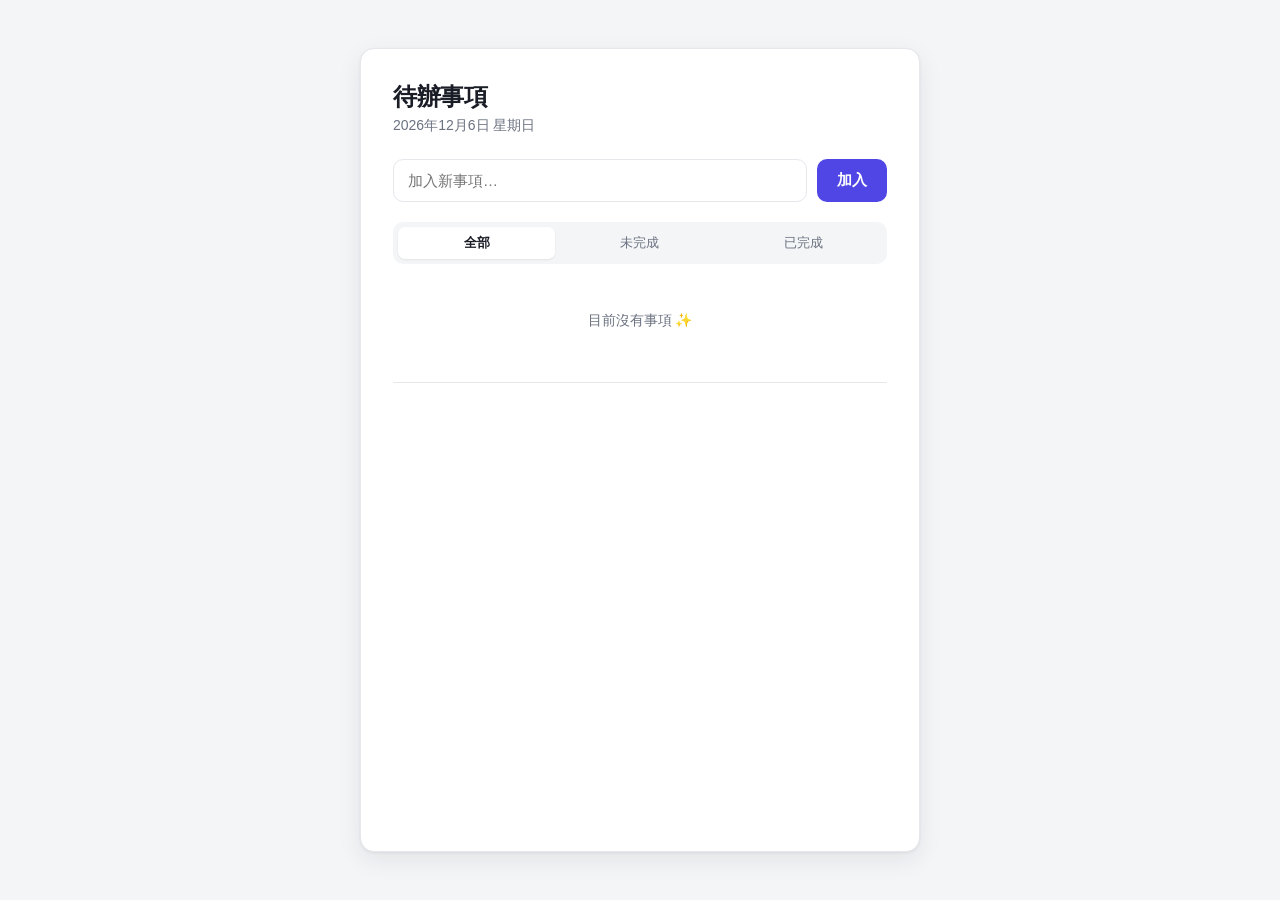
==== index.html @ d3871a0d "Initial commit: Todo List web app + Pages deployment workflow" ====
<!DOCTYPE html>
<html lang="zh-Hant">
<head>
<meta charset="UTF-8">
<meta name="viewport" content="width=device-width, initial-scale=1.0">
<title>Todo List</title>
<style>
  :root {
    --bg: #f4f5f7;
    --surface: #ffffff;
    --text: #1a1d26;
    --text-soft: #6b7280;
    --accent: #4f46e5;
    --accent-soft: #eef2ff;
    --danger: #ef4444;
    --border: #e5e7eb;
    --radius: 14px;
    --shadow: 0 1px 3px rgba(16,24,40,.06), 0 8px 24px rgba(16,24,40,.08);
  }
  @media (prefers-color-scheme: dark) {
    :root {
      --bg: #0f1117;
      --surface: #181b23;
      --text: #f3f4f6;
      --text-soft: #9ca3af;
      --accent: #6366f1;
      --accent-soft: #1e1b3a;
      --danger: #f87171;
      --border: #2a2e3a;
      --shadow: 0 1px 3px rgba(0,0,0,.4), 0 8px 24px rgba(0,0,0,.35);
    }
  }
  * { box-sizing: border-box; margin: 0; padding: 0; }
  body {
    font-family: -apple-system, BlinkMacSystemFont, "Segoe UI", Roboto, "Helvetica Neue", Arial, sans-serif;
    background: var(--bg);
    color: var(--text);
    min-height: 100vh;
    display: flex;
    justify-content: center;
    padding: 48px 16px;
  }
  .app {
    width: 100%;
    max-width: 560px;
    background: var(--surface);
    border-radius: var(--radius);
    box-shadow: var(--shadow);
    padding: 32px;
    border: 1px solid var(--border);
  }
  header { margin-bottom: 24px; }
  header h1 { font-size: 24px; font-weight: 700; letter-spacing: -0.02em; }
  header .date { color: var(--text-soft); font-size: 14px; margin-top: 4px; }

  .add-row { display: flex; gap: 10px; margin-bottom: 20px; }
  .add-row input {
    flex: 1;
    padding: 12px 14px;
    font-size: 15px;
    border: 1.5px solid var(--border);
    border-radius: 10px;
    background: var(--surface);
    color: var(--text);
    outline: none;
    transition: border-color .15s, box-shadow .15s;
  }
  .add-row input:focus {
    border-color: var(--accent);
    box-shadow: 0 0 0 3px var(--accent-soft);
  }
  .add-row button {
    padding: 12px 20px;
    font-size: 15px;
    font-weight: 600;
    color: #fff;
    background: var(--accent);
    border: none;
    border-radius: 10px;
    cursor: pointer;
    transition: transform .1s, filter .15s;
  }
  .add-row button:hover { filter: brightness(1.08); }
  .add-row button:active { transform: scale(.97); }

  .filters {
    display: flex;
    gap: 6px;
    margin-bottom: 16px;
    background: var(--bg);
    padding: 5px;
    border-radius: 10px;
  }
  .filters button {
    flex: 1;
    padding: 7px 0;
    font-size: 13px;
    font-weight: 500;
    color: var(--text-soft);
    background: transparent;
    border: none;
    border-radius: 7px;
    cursor: pointer;
    transition: background .15s, color .15s;
  }
  .filters button.active {
    background: var(--surface);
    color: var(--text);
    font-weight: 600;
    box-shadow: 0 1px 2px rgba(16,24,40,.08);
  }

  ul { list-style: none; display: flex; flex-direction: column; gap: 8px; }
  li {
    display: flex;
    align-items: center;
    gap: 12px;
    padding: 12px 14px;
    border: 1px solid var(--border);
    border-radius: 10px;
    transition: background .15s;
    animation: slideIn .18s ease;
  }
  @keyframes slideIn {
    from { opacity: 0; transform: translateY(-6px); }
    to   { opacity: 1; transform: translateY(0); }
  }
  .check {
    width: 22px; height: 22px;
    flex-shrink: 0;
    border: 2px solid var(--border);
    border-radius: 50%;
    cursor: pointer;
    display: grid; place-items: center;
    transition: border-color .15s, background .15s;
    background: transparent;
    padding: 0;
  }
  .check:hover { border-color: var(--accent); }
  .check svg { opacity: 0; transition: opacity .15s; }
  li.done .check { background: var(--accent); border-color: var(--accent); }
  li.done .check svg { opacity: 1; }
  li.done .txt { color: var(--text-soft); text-decoration: line-through; }
  .txt { flex: 1; font-size: 15px; word-break: break-word; }
  .del {
    border: none;
    background: transparent;
    color: var(--text-soft);
    font-size: 18px;
    cursor: pointer;
    padding: 4px 6px;
    border-radius: 6px;
    opacity: 0;
    transition: opacity .15s, color .15s, background .15s;
  }
  li:hover .del, .del:focus-visible { opacity: 1; }
  .del:hover { color: var(--danger); background: rgba(239,68,68,.08); }

  .empty {
    text-align: center;
    color: var(--text-soft);
    font-size: 14px;
    padding: 32px 0;
  }
  footer {
    display: flex;
    justify-content: space-between;
    align-items: center;
    margin-top: 20px;
    padding-top: 16px;
    border-top: 1px solid var(--border);
    font-size: 13px;
    color: var(--text-soft);
  }
  footer button {
    border: none; background: transparent;
    color: var(--text-soft);
    font-size: 13px; font-weight: 500;
    cursor: pointer;
    padding: 4px 8px;
    border-radius: 6px;
    transition: color .15s, background .15s;
  }
  footer button:hover { color: var(--danger); background: rgba(239,68,68,.08); }
</style>
</head>
<body>
  <main class="app">
    <header>
      <h1>待辦事項</h1>
      <div class="date" id="date"></div>
    </header>

    <form class="add-row" id="addForm">
      <input type="text" id="taskInput" placeholder="加入新事項…" maxlength="200" autocomplete="off" aria-label="新事項">
      <button type="submit">加入</button>
    </form>

    <nav class="filters" id="filters" aria-label="篩選">
      <button data-f="all" class="active">全部</button>
      <button data-f="active">未完成</button>
      <button data-f="done">已完成</button>
    </nav>

    <ul id="list"></ul>
    <div class="empty" id="empty" hidden>目前沒有事項 ✨</div>

    <footer>
      <span id="count"></span>
      <button id="clearDone" hidden>清除已完成</button>
    </footer>
  </main>

<script>
  const KEY = 'hermes.todos.v1';
  let tasks = JSON.parse(localStorage.getItem(KEY) || '[]');
  let filter = 'all';

  const list = document.getElementById('list');
  const empty = document.getElementById('empty');
  const count = document.getElementById('count');
  const clearDone = document.getElementById('clearDone');

  document.getElementById('date').textContent =
    new Date().toLocaleDateString('zh-Hant', { year:'numeric', month:'long', day:'numeric', weekday:'long' });

  function save() { localStorage.setItem(KEY, JSON.stringify(tasks)); }

  function render() {
    const visible = tasks.filter(t =>
      filter === 'all' ? true : filter === 'active' ? !t.done : t.done);

    list.innerHTML = '';
    visible.forEach(t => {
      const li = document.createElement('li');
      li.className = t.done ? 'done' : '';
      li.dataset.id = t.id;

      const check = document.createElement('button');
      check.className = 'check';
      check.setAttribute('aria-label', t.done ? '標記未完成' : '標記完成');
      check.innerHTML = '<svg width="12" height="12" viewBox="0 0 12 12"><path d="M2 6.5L4.5 9 10 3" fill="none" stroke="#fff" stroke-width="2" stroke-linecap="round" stroke-linejoin="round"/></svg>';
      check.onclick = () => { t.done = !t.done; save(); render(); };

      const span = document.createElement('span');
      span.className = 'txt';
      span.textContent = t.text;

      const del = document.createElement('button');
      del.className = 'del';
      del.setAttribute('aria-label', '刪除');
      del.textContent = '✕';
      del.onclick = () => { tasks = tasks.filter(x => x.id !== t.id); save(); render(); };

      li.append(check, span, del);
      list.appendChild(li);
    });

    empty.hidden = visible.length > 0;
    const remain = tasks.filter(t => !t.done).length;
    count.textContent = tasks.length ? `尚有 ${remain} 項未完成` : '';
    clearDone.hidden = !tasks.some(t => t.done);
  }

  document.getElementById('addForm').onsubmit = e => {
    e.preventDefault();
    const input = document.getElementById('taskInput');
    const text = input.value.trim();
    if (!text) return;
    tasks.unshift({ id: Date.now(), text, done: false });
    input.value = '';
    save(); render();
    input.focus();
  };

  document.getElementById('filters').onclick = e => {
    const btn = e.target.closest('button');
    if (!btn) return;
    filter = btn.dataset.f;
    document.querySelectorAll('#filters button').forEach(b => b.classList.toggle('active', b === btn));
    render();
  };

  clearDone.onclick = () => {
    tasks = tasks.filter(t => !t.done);
    save(); render();
  };

  render();
</script>
</body>
</html>
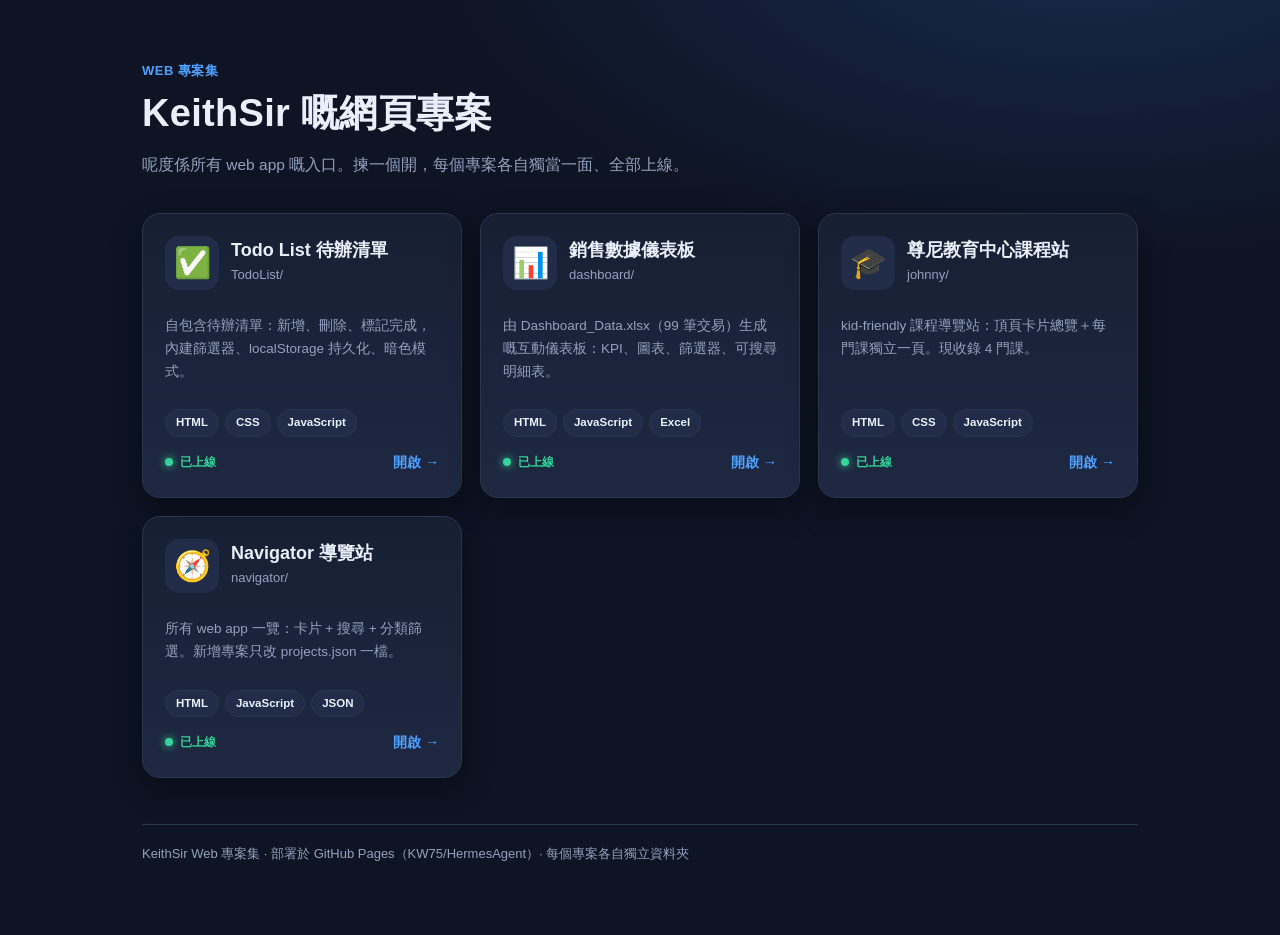
==== commit a58f1bd4: "Root index.html: replace redirect with a hub landing page" ====
--- a/index.html
+++ b/index.html
@@ -1,292 +1,103 @@
 <!DOCTYPE html>
 <html lang="zh-Hant">
 <head>
-<meta charset="UTF-8">
-<meta name="viewport" content="width=device-width, initial-scale=1.0">
-<title>Todo List</title>
+<meta charset="utf-8">
+<meta name="viewport" content="width=device-width, initial-scale=1">
+<title>KeithSir Web 專案集</title>
+<meta name="description" content="KeithSir 嘅網頁專案入口：Todo List、銷售儀表板、教育中心課程站、導覽站。">
 <style>
-  :root {
-    --bg: #f4f5f7;
-    --surface: #ffffff;
-    --text: #1a1d26;
-    --text-soft: #6b7280;
-    --accent: #4f46e5;
-    --accent-soft: #eef2ff;
-    --danger: #ef4444;
-    --border: #e5e7eb;
-    --radius: 14px;
-    --shadow: 0 1px 3px rgba(16,24,40,.06), 0 8px 24px rgba(16,24,40,.08);
-  }
-  @media (prefers-color-scheme: dark) {
-    :root {
-      --bg: #0f1117;
-      --surface: #181b23;
-      --text: #f3f4f6;
-      --text-soft: #9ca3af;
-      --accent: #6366f1;
-      --accent-soft: #1e1b3a;
-      --danger: #f87171;
-      --border: #2a2e3a;
-      --shadow: 0 1px 3px rgba(0,0,0,.4), 0 8px 24px rgba(0,0,0,.35);
-    }
-  }
-  * { box-sizing: border-box; margin: 0; padding: 0; }
-  body {
-    font-family: -apple-system, BlinkMacSystemFont, "Segoe UI", Roboto, "Helvetica Neue", Arial, sans-serif;
-    background: var(--bg);
-    color: var(--text);
-    min-height: 100vh;
-    display: flex;
-    justify-content: center;
-    padding: 48px 16px;
-  }
-  .app {
-    width: 100%;
-    max-width: 560px;
-    background: var(--surface);
-    border-radius: var(--radius);
-    box-shadow: var(--shadow);
-    padding: 32px;
-    border: 1px solid var(--border);
-  }
-  header { margin-bottom: 24px; }
-  header h1 { font-size: 24px; font-weight: 700; letter-spacing: -0.02em; }
-  header .date { color: var(--text-soft); font-size: 14px; margin-top: 4px; }
-
-  .add-row { display: flex; gap: 10px; margin-bottom: 20px; }
-  .add-row input {
-    flex: 1;
-    padding: 12px 14px;
-    font-size: 15px;
-    border: 1.5px solid var(--border);
-    border-radius: 10px;
-    background: var(--surface);
-    color: var(--text);
-    outline: none;
-    transition: border-color .15s, box-shadow .15s;
-  }
-  .add-row input:focus {
-    border-color: var(--accent);
-    box-shadow: 0 0 0 3px var(--accent-soft);
-  }
-  .add-row button {
-    padding: 12px 20px;
-    font-size: 15px;
-    font-weight: 600;
-    color: #fff;
-    background: var(--accent);
-    border: none;
-    border-radius: 10px;
-    cursor: pointer;
-    transition: transform .1s, filter .15s;
-  }
-  .add-row button:hover { filter: brightness(1.08); }
-  .add-row button:active { transform: scale(.97); }
-
-  .filters {
-    display: flex;
-    gap: 6px;
-    margin-bottom: 16px;
-    background: var(--bg);
-    padding: 5px;
-    border-radius: 10px;
-  }
-  .filters button {
-    flex: 1;
-    padding: 7px 0;
-    font-size: 13px;
-    font-weight: 500;
-    color: var(--text-soft);
-    background: transparent;
-    border: none;
-    border-radius: 7px;
-    cursor: pointer;
-    transition: background .15s, color .15s;
-  }
-  .filters button.active {
-    background: var(--surface);
-    color: var(--text);
-    font-weight: 600;
-    box-shadow: 0 1px 2px rgba(16,24,40,.08);
-  }
-
-  ul { list-style: none; display: flex; flex-direction: column; gap: 8px; }
-  li {
-    display: flex;
-    align-items: center;
-    gap: 12px;
-    padding: 12px 14px;
-    border: 1px solid var(--border);
-    border-radius: 10px;
-    transition: background .15s;
-    animation: slideIn .18s ease;
-  }
-  @keyframes slideIn {
-    from { opacity: 0; transform: translateY(-6px); }
-    to   { opacity: 1; transform: translateY(0); }
-  }
-  .check {
-    width: 22px; height: 22px;
-    flex-shrink: 0;
-    border: 2px solid var(--border);
-    border-radius: 50%;
-    cursor: pointer;
-    display: grid; place-items: center;
-    transition: border-color .15s, background .15s;
-    background: transparent;
-    padding: 0;
-  }
-  .check:hover { border-color: var(--accent); }
-  .check svg { opacity: 0; transition: opacity .15s; }
-  li.done .check { background: var(--accent); border-color: var(--accent); }
-  li.done .check svg { opacity: 1; }
-  li.done .txt { color: var(--text-soft); text-decoration: line-through; }
-  .txt { flex: 1; font-size: 15px; word-break: break-word; }
-  .del {
-    border: none;
-    background: transparent;
-    color: var(--text-soft);
-    font-size: 18px;
-    cursor: pointer;
-    padding: 4px 6px;
-    border-radius: 6px;
-    opacity: 0;
-    transition: opacity .15s, color .15s, background .15s;
-  }
-  li:hover .del, .del:focus-visible { opacity: 1; }
-  .del:hover { color: var(--danger); background: rgba(239,68,68,.08); }
-
-  .empty {
-    text-align: center;
-    color: var(--text-soft);
-    font-size: 14px;
-    padding: 32px 0;
-  }
-  footer {
-    display: flex;
-    justify-content: space-between;
-    align-items: center;
-    margin-top: 20px;
-    padding-top: 16px;
-    border-top: 1px solid var(--border);
-    font-size: 13px;
-    color: var(--text-soft);
-  }
-  footer button {
-    border: none; background: transparent;
-    color: var(--text-soft);
-    font-size: 13px; font-weight: 500;
-    cursor: pointer;
-    padding: 4px 8px;
-    border-radius: 6px;
-    transition: color .15s, background .15s;
-  }
-  footer button:hover { color: var(--danger); background: rgba(239,68,68,.08); }
+:root{
+  --bg:#0e1424; --panel:#171f33; --panel2:#1e2841; --line:#2a3550;
+  --ink:#eaf0fb; --muted:#93a1bf; --accent:#4ea1ff; --good:#34d399;
+  --chip:#212c48; --shadow:0 10px 30px rgba(0,0,0,.4);
+}
+*{box-sizing:border-box}
+body{margin:0;background:
+  radial-gradient(1100px 560px at 85% -8%,#182a4d 0,transparent 60%),var(--bg);
+  color:var(--ink);font:16px/1.7 -apple-system,BlinkMacSystemFont,"Segoe UI","Noto Sans TC","Microsoft JhengHei",sans-serif;
+  -webkit-font-smoothing:antialiased}
+.wrap{max-width:1040px;margin:0 auto;padding:56px 22px 70px}
+.eyebrow{color:var(--accent);font-weight:700;letter-spacing:.5px;font-size:13px;text-transform:uppercase}
+h1{margin:8px 0 6px;font-size:38px;line-height:1.2;letter-spacing:.3px}
+.lead{color:var(--muted);max-width:640px;font-size:15.5px}
+.grid{display:grid;gap:18px;grid-template-columns:repeat(auto-fill,minmax(300px,1fr));margin-top:34px}
+.card{display:flex;flex-direction:column;gap:12px;background:linear-gradient(180deg,var(--panel),var(--panel2));
+  border:1px solid var(--line);border-radius:18px;padding:22px;box-shadow:var(--shadow);
+  text-decoration:none;color:inherit;transition:transform .15s,border-color .15s;min-height:190px}
+.card:hover{transform:translateY(-4px);border-color:var(--accent)}
+.card .top{display:flex;align-items:center;gap:12px}
+.card .ico{font-size:30px;width:54px;height:54px;border-radius:14px;background:var(--chip);
+  display:flex;align-items:center;justify-content:center;flex:0 0 auto}
+.card h2{margin:0;font-size:18px;line-height:1.3}
+.card .sub{color:var(--muted);font-size:13px;margin-top:2px}
+.card .desc{color:var(--muted);font-size:13.5px;flex:1}
+.tags{display:flex;flex-wrap:wrap;gap:6px}
+.tags span{font-size:11.5px;font-weight:700;padding:3px 10px;border-radius:999px;background:var(--chip);
+  border:1px solid var(--line);color:var(--ink)}
+.status{display:inline-flex;align-items:center;gap:7px;font-size:12px;font-weight:700;color:var(--good)}
+.status .d{width:8px;height:8px;border-radius:50%;background:var(--good);box-shadow:0 0 8px var(--good)}
+.go{margin-top:2px;font-weight:800;color:var(--accent);font-size:14px}
+footer{margin-top:46px;padding-top:18px;border-top:1px solid var(--line);color:var(--muted);font-size:13px}
+@media(max-width:520px){.wrap{padding:34px 14px 50px}h1{font-size:28px}}
+@media print{
+  body{background:#fff;color:#111}
+  .card{box-shadow:none;border:1px solid #ccc;background:#fff;transform:none}
+  *{color:#111!important}
+  .desc,.sub,.tags span,.status{color:#444!important}
+}
 </style>
 </head>
 <body>
-  <main class="app">
-    <header>
-      <h1>待辦事項</h1>
-      <div class="date" id="date"></div>
-    </header>
+<div class="wrap">
+  <div>
+    <span class="eyebrow">Web 專案集</span>
+    <h1>KeithSir 嘅網頁專案</h1>
+    <p class="lead">呢度係所有 web app 嘅入口。揀一個開，每個專案各自獨當一面、全部上線。</p>
+  </div>
 
-    <form class="add-row" id="addForm">
-      <input type="text" id="taskInput" placeholder="加入新事項…" maxlength="200" autocomplete="off" aria-label="新事項">
-      <button type="submit">加入</button>
-    </form>
+  <div class="grid">
+    <a class="card" href="TodoList/" target="_blank" rel="noopener">
+      <div class="top"><span class="ico">✅</span>
+        <div><h2>Todo List 待辦清單</h2><div class="sub">TodoList/</div></div></div>
+      <p class="desc">自包含待辦清單：新增、刪除、標記完成，內建篩選器、localStorage 持久化、暗色模式。</p>
+      <div class="tags"><span>HTML</span><span>CSS</span><span>JavaScript</span></div>
+      <div style="display:flex;justify-content:space-between;align-items:center">
+        <span class="status"><span class="d"></span>已上線</span><span class="go">開啟 →</span>
+      </div>
+    </a>
 
-    <nav class="filters" id="filters" aria-label="篩選">
-      <button data-f="all" class="active">全部</button>
-      <button data-f="active">未完成</button>
-      <button data-f="done">已完成</button>
-    </nav>
+    <a class="card" href="dashboard/" target="_blank" rel="noopener">
+      <div class="top"><span class="ico">📊</span>
+        <div><h2>銷售數據儀表板</h2><div class="sub">dashboard/</div></div></div>
+      <p class="desc">由 Dashboard_Data.xlsx（99 筆交易）生成嘅互動儀表板：KPI、圖表、篩選器、可搜尋明細表。</p>
+      <div class="tags"><span>HTML</span><span>JavaScript</span><span>Excel</span></div>
+      <div style="display:flex;justify-content:space-between;align-items:center">
+        <span class="status"><span class="d"></span>已上線</span><span class="go">開啟 →</span>
+      </div>
+    </a>
 
-    <ul id="list"></ul>
-    <div class="empty" id="empty" hidden>目前沒有事項 ✨</div>
+    <a class="card" href="johnny/" target="_blank" rel="noopener">
+      <div class="top"><span class="ico">🎓</span>
+        <div><h2>尊尼教育中心課程站</h2><div class="sub">johnny/</div></div></div>
+      <p class="desc">kid-friendly 課程導覽站：頂頁卡片總覽＋每門課獨立一頁。現收錄 4 門課。</p>
+      <div class="tags"><span>HTML</span><span>CSS</span><span>JavaScript</span></div>
+      <div style="display:flex;justify-content:space-between;align-items:center">
+        <span class="status"><span class="d"></span>已上線</span><span class="go">開啟 →</span>
+      </div>
+    </a>
 
-    <footer>
-      <span id="count"></span>
-      <button id="clearDone" hidden>清除已完成</button>
-    </footer>
-  </main>
+    <a class="card" href="navigator/" target="_blank" rel="noopener">
+      <div class="top"><span class="ico">🧭</span>
+        <div><h2>Navigator 導覽站</h2><div class="sub">navigator/</div></div></div>
+      <p class="desc">所有 web app 一覽：卡片 + 搜尋 + 分類篩選。新增專案只改 projects.json 一檔。</p>
+      <div class="tags"><span>HTML</span><span>JavaScript</span><span>JSON</span></div>
+      <div style="display:flex;justify-content:space-between;align-items:center">
+        <span class="status"><span class="d"></span>已上線</span><span class="go">開啟 →</span>
+      </div>
+    </a>
+  </div>
 
-<script>
-  const KEY = 'hermes.todos.v1';
-  let tasks = JSON.parse(localStorage.getItem(KEY) || '[]');
-  let filter = 'all';
-
-  const list = document.getElementById('list');
-  const empty = document.getElementById('empty');
-  const count = document.getElementById('count');
-  const clearDone = document.getElementById('clearDone');
-
-  document.getElementById('date').textContent =
-    new Date().toLocaleDateString('zh-Hant', { year:'numeric', month:'long', day:'numeric', weekday:'long' });
-
-  function save() { localStorage.setItem(KEY, JSON.stringify(tasks)); }
-
-  function render() {
-    const visible = tasks.filter(t =>
-      filter === 'all' ? true : filter === 'active' ? !t.done : t.done);
-
-    list.innerHTML = '';
-    visible.forEach(t => {
-      const li = document.createElement('li');
-      li.className = t.done ? 'done' : '';
-      li.dataset.id = t.id;
-
-      const check = document.createElement('button');
-      check.className = 'check';
-      check.setAttribute('aria-label', t.done ? '標記未完成' : '標記完成');
-      check.innerHTML = '<svg width="12" height="12" viewBox="0 0 12 12"><path d="M2 6.5L4.5 9 10 3" fill="none" stroke="#fff" stroke-width="2" stroke-linecap="round" stroke-linejoin="round"/></svg>';
-      check.onclick = () => { t.done = !t.done; save(); render(); };
-
-      const span = document.createElement('span');
-      span.className = 'txt';
-      span.textContent = t.text;
-
-      const del = document.createElement('button');
-      del.className = 'del';
-      del.setAttribute('aria-label', '刪除');
-      del.textContent = '✕';
-      del.onclick = () => { tasks = tasks.filter(x => x.id !== t.id); save(); render(); };
-
-      li.append(check, span, del);
-      list.appendChild(li);
-    });
-
-    empty.hidden = visible.length > 0;
-    const remain = tasks.filter(t => !t.done).length;
-    count.textContent = tasks.length ? `尚有 ${remain} 項未完成` : '';
-    clearDone.hidden = !tasks.some(t => t.done);
-  }
-
-  document.getElementById('addForm').onsubmit = e => {
-    e.preventDefault();
-    const input = document.getElementById('taskInput');
-    const text = input.value.trim();
-    if (!text) return;
-    tasks.unshift({ id: Date.now(), text, done: false });
-    input.value = '';
-    save(); render();
-    input.focus();
-  };
-
-  document.getElementById('filters').onclick = e => {
-    const btn = e.target.closest('button');
-    if (!btn) return;
-    filter = btn.dataset.f;
-    document.querySelectorAll('#filters button').forEach(b => b.classList.toggle('active', b === btn));
-    render();
-  };
-
-  clearDone.onclick = () => {
-    tasks = tasks.filter(t => !t.done);
-    save(); render();
-  };
-
-  render();
-</script>
+  <footer>KeithSir Web 專案集 · 部署於 GitHub Pages（KW75/HermesAgent）· 每個專案各自獨立資料夾</footer>
+</div>
 </body>
 </html>
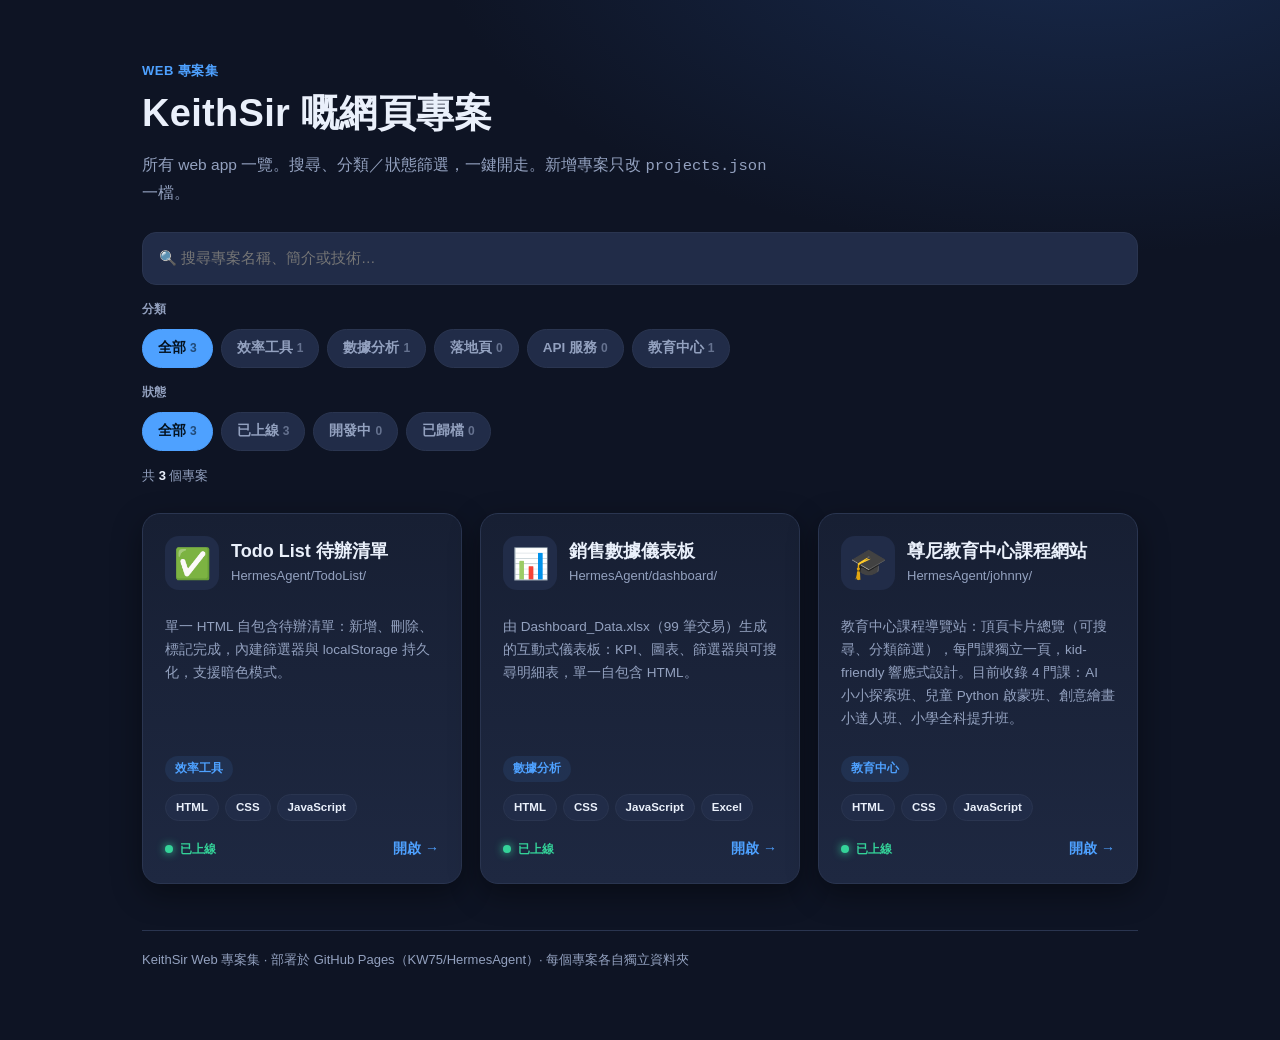
==== commit 070b7d6c: "Merge navigator into root: data-driven hub at root, navigator/ now redirects" ====
--- a/index.html
+++ b/index.html
@@ -4,12 +4,12 @@
 <meta charset="utf-8">
 <meta name="viewport" content="width=device-width, initial-scale=1">
 <title>KeithSir Web 專案集</title>
-<meta name="description" content="KeithSir 嘅網頁專案入口：Todo List、銷售儀表板、教育中心課程站、導覽站。">
+<meta name="description" content="KeithSir 嘅網頁專案入口：所有 web app 一覽，可搜尋、分類篩選。資料由 projects.json 驅動。">
 <style>
 :root{
   --bg:#0e1424; --panel:#171f33; --panel2:#1e2841; --line:#2a3550;
   --ink:#eaf0fb; --muted:#93a1bf; --accent:#4ea1ff; --good:#34d399;
-  --chip:#212c48; --shadow:0 10px 30px rgba(0,0,0,.4);
+  --warn:#ffb347; --archived:#8b95ab; --chip:#212c48; --shadow:0 10px 30px rgba(0,0,0,.4);
 }
 *{box-sizing:border-box}
 body{margin:0;background:
@@ -20,7 +20,22 @@
 .eyebrow{color:var(--accent);font-weight:700;letter-spacing:.5px;font-size:13px;text-transform:uppercase}
 h1{margin:8px 0 6px;font-size:38px;line-height:1.2;letter-spacing:.3px}
 .lead{color:var(--muted);max-width:640px;font-size:15.5px}
-.grid{display:grid;gap:18px;grid-template-columns:repeat(auto-fill,minmax(300px,1fr));margin-top:34px}
+/* toolbar */
+.toolbar{margin-top:26px}
+.toolbar input{width:100%;background:var(--chip);border:1px solid var(--line);color:var(--ink);
+  border-radius:14px;padding:13px 16px;font:inherit;font-size:14.5px}
+.toolbar input:focus{outline:none;border-color:var(--accent)}
+.chips{display:flex;flex-wrap:wrap;gap:8px;margin:14px 0 4px}
+.chips .lbl{font-size:12px;color:var(--muted);font-weight:700;width:100%;margin-bottom:2px}
+.chip{background:var(--chip);border:1px solid var(--line);color:var(--muted);border-radius:999px;
+  padding:7px 15px;font:inherit;font-size:13.5px;font-weight:700;cursor:pointer;transition:all .15s;user-select:none}
+.chip:hover{border-color:var(--accent);color:var(--ink)}
+.chip.on{background:var(--accent);border-color:var(--accent);color:#04121f}
+.chip .n{opacity:.6;font-weight:600;margin-left:4px;font-size:12px}
+.count{font-size:13px;color:var(--muted);margin:14px 0 4px}
+.count b{color:var(--ink)}
+/* grid + cards (hub look, data-driven) */
+.grid{display:grid;gap:18px;grid-template-columns:repeat(auto-fill,minmax(300px,1fr));margin-top:26px}
 .card{display:flex;flex-direction:column;gap:12px;background:linear-gradient(180deg,var(--panel),var(--panel2));
   border:1px solid var(--line);border-radius:18px;padding:22px;box-shadow:var(--shadow);
   text-decoration:none;color:inherit;transition:transform .15s,border-color .15s;min-height:190px}
@@ -34,16 +49,31 @@
 .tags{display:flex;flex-wrap:wrap;gap:6px}
 .tags span{font-size:11.5px;font-weight:700;padding:3px 10px;border-radius:999px;background:var(--chip);
   border:1px solid var(--line);color:var(--ink)}
-.status{display:inline-flex;align-items:center;gap:7px;font-size:12px;font-weight:700;color:var(--good)}
-.status .d{width:8px;height:8px;border-radius:50%;background:var(--good);box-shadow:0 0 8px var(--good)}
-.go{margin-top:2px;font-weight:800;color:var(--accent);font-size:14px}
+.cats{display:flex;flex-wrap:wrap;gap:6px}
+.cats span{font-size:11.5px;font-weight:700;padding:3px 10px;border-radius:999px;background:rgba(78,161,255,.1);
+  color:var(--accent)}
+.foot{display:flex;justify-content:space-between;align-items:center;margin-top:4px}
+.status{display:inline-flex;align-items:center;gap:7px;font-size:12px;font-weight:700}
+.status .d{width:8px;height:8px;border-radius:50%}
+.status.live{color:var(--good)} .status.live .d{background:var(--good);box-shadow:0 0 8px var(--good)}
+.status.dev{color:var(--warn)} .status.dev .d{background:var(--warn);box-shadow:0 0 8px var(--warn)}
+.status.archived{color:var(--archived)} .status.archived .d{background:var(--archived)}
+.status.other{color:var(--muted)} .status.other .d{background:var(--muted)}
+.go{font-weight:800;color:var(--accent);font-size:14px}
+.empty{text-align:center;padding:60px 20px;color:var(--muted)}
+.empty .big{font-size:48px;margin-bottom:12px}
+.empty button{margin-top:14px;background:var(--accent);color:#04121f;font:inherit;font-weight:800;
+  border:0;border-radius:999px;padding:11px 22px;cursor:pointer}
+.error{border:1px solid #ff6b6b;background:rgba(255,107,107,.08);border-radius:12px;padding:16px 18px;font-size:14px}
+.error code{background:var(--chip);padding:2px 8px;border-radius:6px}
 footer{margin-top:46px;padding-top:18px;border-top:1px solid var(--line);color:var(--muted);font-size:13px}
 @media(max-width:520px){.wrap{padding:34px 14px 50px}h1{font-size:28px}}
 @media print{
   body{background:#fff;color:#111}
   .card{box-shadow:none;border:1px solid #ccc;background:#fff;transform:none}
   *{color:#111!important}
-  .desc,.sub,.tags span,.status{color:#444!important}
+  .desc,.sub,.tags span{color:#444!important}
+  .toolbar,.chips,.error{display:none!important}
 }
 </style>
 </head>
@@ -52,52 +82,136 @@
   <div>
     <span class="eyebrow">Web 專案集</span>
     <h1>KeithSir 嘅網頁專案</h1>
-    <p class="lead">呢度係所有 web app 嘅入口。揀一個開，每個專案各自獨當一面、全部上線。</p>
+    <p class="lead">所有 web app 一覽。搜尋、分類／狀態篩選，一鍵開走。新增專案只改 <code>projects.json</code> 一檔。</p>
   </div>
 
-  <div class="grid">
-    <a class="card" href="TodoList/" target="_blank" rel="noopener">
-      <div class="top"><span class="ico">✅</span>
-        <div><h2>Todo List 待辦清單</h2><div class="sub">TodoList/</div></div></div>
-      <p class="desc">自包含待辦清單：新增、刪除、標記完成，內建篩選器、localStorage 持久化、暗色模式。</p>
-      <div class="tags"><span>HTML</span><span>CSS</span><span>JavaScript</span></div>
-      <div style="display:flex;justify-content:space-between;align-items:center">
-        <span class="status"><span class="d"></span>已上線</span><span class="go">開啟 →</span>
-      </div>
-    </a>
-
-    <a class="card" href="dashboard/" target="_blank" rel="noopener">
-      <div class="top"><span class="ico">📊</span>
-        <div><h2>銷售數據儀表板</h2><div class="sub">dashboard/</div></div></div>
-      <p class="desc">由 Dashboard_Data.xlsx（99 筆交易）生成嘅互動儀表板：KPI、圖表、篩選器、可搜尋明細表。</p>
-      <div class="tags"><span>HTML</span><span>JavaScript</span><span>Excel</span></div>
-      <div style="display:flex;justify-content:space-between;align-items:center">
-        <span class="status"><span class="d"></span>已上線</span><span class="go">開啟 →</span>
-      </div>
-    </a>
-
-    <a class="card" href="johnny/" target="_blank" rel="noopener">
-      <div class="top"><span class="ico">🎓</span>
-        <div><h2>尊尼教育中心課程站</h2><div class="sub">johnny/</div></div></div>
-      <p class="desc">kid-friendly 課程導覽站：頂頁卡片總覽＋每門課獨立一頁。現收錄 4 門課。</p>
-      <div class="tags"><span>HTML</span><span>CSS</span><span>JavaScript</span></div>
-      <div style="display:flex;justify-content:space-between;align-items:center">
-        <span class="status"><span class="d"></span>已上線</span><span class="go">開啟 →</span>
-      </div>
-    </a>
-
-    <a class="card" href="navigator/" target="_blank" rel="noopener">
-      <div class="top"><span class="ico">🧭</span>
-        <div><h2>Navigator 導覽站</h2><div class="sub">navigator/</div></div></div>
-      <p class="desc">所有 web app 一覽：卡片 + 搜尋 + 分類篩選。新增專案只改 projects.json 一檔。</p>
-      <div class="tags"><span>HTML</span><span>JavaScript</span><span>JSON</span></div>
-      <div style="display:flex;justify-content:space-between;align-items:center">
-        <span class="status"><span class="d"></span>已上線</span><span class="go">開啟 →</span>
-      </div>
-    </a>
+  <div class="toolbar">
+    <input type="search" id="q" placeholder="🔍 搜尋專案名稱、簡介或技術…" aria-label="搜尋專案">
   </div>
+  <div class="chips" id="catChips"><span class="lbl">分類</span></div>
+  <div class="chips" id="statusChips"><span class="lbl">狀態</span></div>
+  <p class="count" id="count" aria-live="polite"></p>
+
+  <main>
+    <div class="error" id="errorBox" hidden></div>
+    <div class="grid" id="grid"></div>
+    <div class="empty" id="empty" hidden>
+      <div class="big">🔍</div>
+      <div>搵唔到符合條件嘅專案，試吓換個字或重設篩選。</div>
+      <button id="resetAll" type="button">重設</button>
+    </div>
+  </main>
 
   <footer>KeithSir Web 專案集 · 部署於 GitHub Pages（KW75/HermesAgent）· 每個專案各自獨立資料夾</footer>
 </div>
+
+<script>
+/* data-driven: projects.json 係唯一資料來源（加專案只改呢檔） */
+const ICONS = { utility:'✅', analytics:'📊', landing:'🚀', api:'🧩', education:'🎓' };
+let DATA = null;
+const state = { q:'', cat:'all', status:'all' };
+const $ = (id)=>document.getElementById(id);
+
+async function load(){
+  const box = $('errorBox');
+  try{
+    const res = await fetch('projects.json', {cache:'no-cache'});
+    if(!res.ok) throw new Error('HTTP '+res.status);
+    DATA = await res.json();
+    if(!DATA || !Array.isArray(DATA.projects)) throw new Error('projects.json 格式錯誤（缺少 projects 陣列）');
+    init();
+  }catch(e){
+    box.hidden = false;
+    box.innerHTML = '<b>無法載入 projects.json</b>：'+esc(e.message)+
+      (location.protocol==='file:'
+        ? '<br><br>需要透過 HTTP 開啟（GitHub Pages 或本地伺服器）。可執行：<code>python3 -m http.server</code> 再瀏覽。'
+        : '<br><br>請確認 <code>projects.json</code> 喺根目錄且為合法 JSON。');
+    $('grid').hidden = true;
+  }
+}
+function esc(s){return String(s).replace(/[&<>"]/g,c=>({'&':'&amp;','<':'&lt;','>':'&gt;','"':'&quot;'}[c]));}
+
+function init(){
+  buildChips(); render();
+  $('q').oninput = e=>{ state.q=e.target.value; render(); };
+  $('resetAll').onclick = reset;
+}
+function buildChips(){
+  const catKeys = new Set([...Object.keys(DATA.categoryLabels||{}),
+    ...DATA.projects.flatMap(p=>p.categories||[])]);
+  fillChips('catChips','cat',[...catKeys], k=>{
+    const n = DATA.projects.filter(p=>(p.categories||[]).includes(k)).length;
+    return chipBtn('cat',k, (DATA.categoryLabels&&DATA.categoryLabels[k])||k, n);
+  });
+  const sKeys = new Set([...Object.keys(DATA.statusLabels||{}),
+    ...DATA.projects.map(p=>p.status)]);
+  fillChips('statusChips','status',[...sKeys], k=>{
+    const n = DATA.projects.filter(p=>p.status===k).length;
+    return chipBtn('status',k, (DATA.statusLabels&&DATA.statusLabels[k])||k, n);
+  });
+}
+function fillChips(rootId,key,keys,make){
+  const root = $(rootId);
+  root.insertAdjacentHTML('beforeend',
+    chipBtn(key,'all','全部', DATA.projects.length) + keys.map(make).join(''));
+  root.querySelectorAll('.chip').forEach(el=>{
+    el.onclick = ()=>{ state[key]=el.dataset.v; syncChips(root,key); render(); };
+  });
+}
+function chipBtn(type,v,label,n){
+  return `<button class="chip${v===state[type]?' on':''}" data-v="${esc(v)}" aria-pressed="${v===state[type]}">${esc(label)}${n!==undefined?`<span class="n">${n}</span>`:''}</button>`;
+}
+function syncChips(root,key){
+  root.querySelectorAll('.chip').forEach(el=>{
+    const on = el.dataset.v===state[key];
+    el.classList.toggle('on',on); el.setAttribute('aria-pressed',on);
+  });
+}
+function reset(){
+  state.q='';state.cat='all';state.status='all';
+  $('q').value='';
+  syncChips($('catChips'),'cat'); syncChips($('statusChips'),'status');
+  render();
+}
+function filtered(){
+  const q = state.q.trim().toLowerCase();
+  return DATA.projects.filter(p=>{
+    if(state.cat!=='all' && !(p.categories||[]).includes(state.cat)) return false;
+    if(state.status!=='all' && p.status!==state.status) return false;
+    if(q){
+      const hay=[p.name,p.description,(p.stack||[]).join(' '),(p.categories||[]).join(' ')]
+        .join(' ').toLowerCase();
+      if(!hay.includes(q)) return false;
+    }
+    return true;
+  });
+}
+function render(){
+  syncChips($('catChips'),'cat'); syncChips($('statusChips'),'status');
+  const rows = filtered();
+  $('count').innerHTML = `共 <b>${DATA.projects.length}</b> 個專案` +
+    (rows.length!==DATA.projects.length ? `，目前顯示 <b>${rows.length}</b>`:'');
+  const grid = $('grid'), empty = $('empty');
+  if(!rows.length){ grid.innerHTML=''; grid.hidden=true; empty.hidden=false; return; }
+  empty.hidden=true; grid.hidden=false;
+  grid.innerHTML = rows.map(p=>{
+    const sLabel = (DATA.statusLabels&&DATA.statusLabels[p.status])||p.status||'未知';
+    const sClass = ['live','dev','archived'].includes(p.status)?p.status:'other';
+    const ico = (p.categories||[]).map(c=>ICONS[c]).find(Boolean)||'📄';
+    const path = (p.url||'').replace(/^https?:\/\/[^/]+\//,'')||'（無連結）';
+    return `<a class="card" href="${esc(p.url||'#')}" target="_blank" rel="noopener noreferrer"
+        ${!p.url?' style="opacity:.6;pointer-events:none"':''}>
+      <div class="top"><span class="ico">${ico}</span>
+        <div><h2>${esc(p.name)}</h2><div class="sub">${esc(path)}</div></div></div>
+      <p class="desc">${esc(p.description||'')}</p>
+      <div class="cats">${(p.categories||[]).map(c=>`<span>${esc((DATA.categoryLabels&&DATA.categoryLabels[c])||c)}</span>`).join('')}</div>
+      <div class="tags">${(p.stack||[]).map(s=>`<span>${esc(s)}</span>`).join('')}</div>
+      <div class="foot"><span class="status ${esc(sClass)}"><span class="d"></span>${esc(sLabel)}</span>
+        <span class="go">${p.url?'開啟 →':'待部署'}</span></div>
+    </a>`;
+  }).join('');
+}
+load();
+</script>
 </body>
 </html>
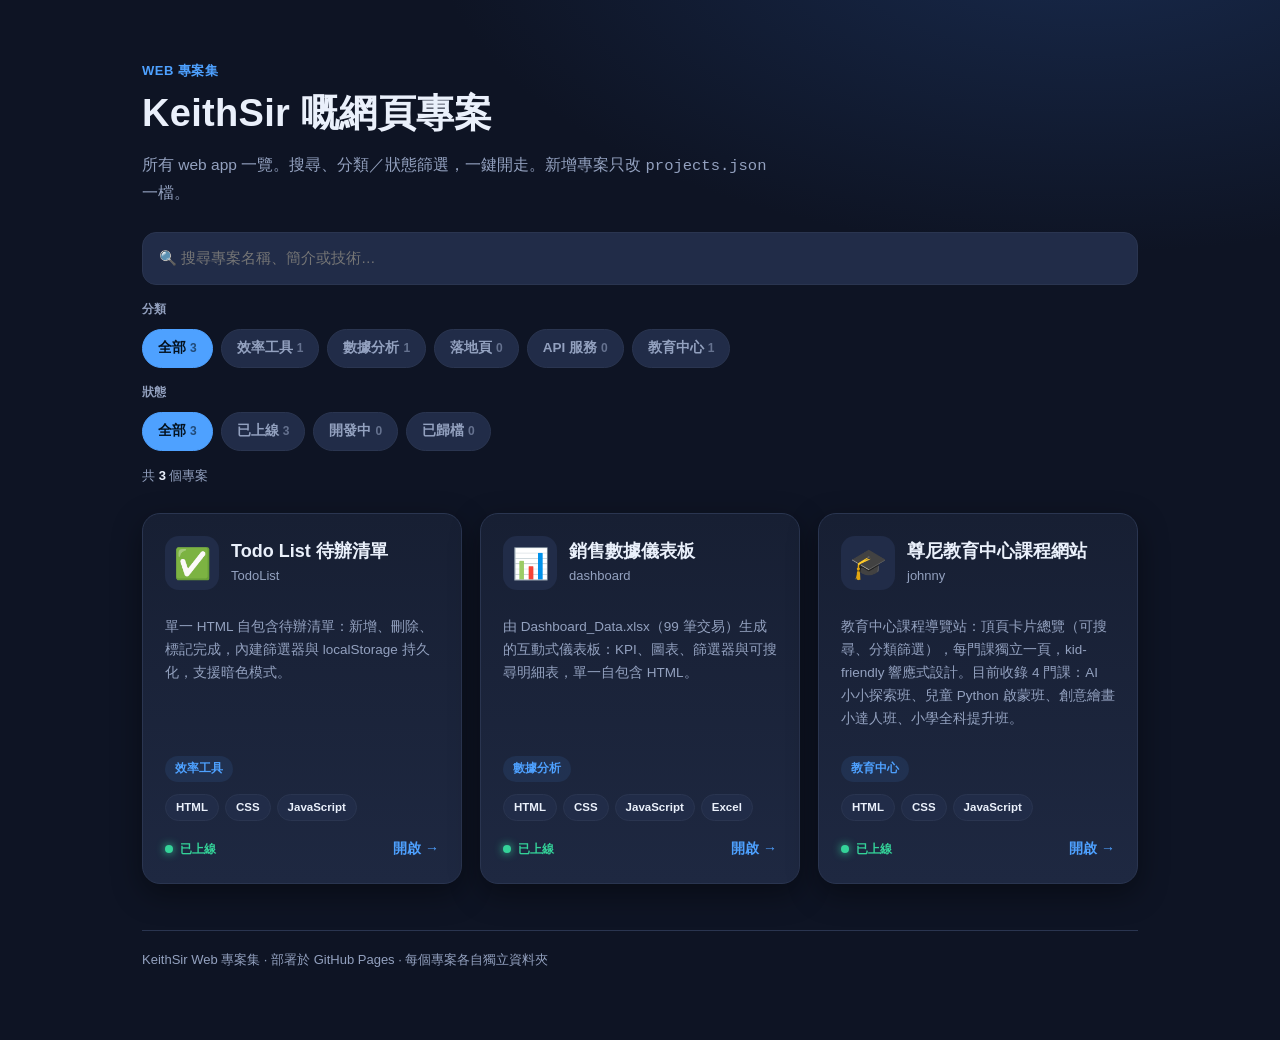
==== commit 50371f01: "fix: make project card links rename-proof Repo was renamed HermesAgent -> HermesGitHub, so the absol" ====
--- a/index.html
+++ b/index.html
@@ -102,7 +102,7 @@
     </div>
   </main>
 
-  <footer>KeithSir Web 專案集 · 部署於 GitHub Pages（KW75/HermesAgent）· 每個專案各自獨立資料夾</footer>
+  <footer>KeithSir Web 專案集 · 部署於 GitHub Pages · 每個專案各自獨立資料夾</footer>
 </div>
 
 <script>
@@ -198,7 +198,7 @@
     const sLabel = (DATA.statusLabels&&DATA.statusLabels[p.status])||p.status||'未知';
     const sClass = ['live','dev','archived'].includes(p.status)?p.status:'other';
     const ico = (p.categories||[]).map(c=>ICONS[c]).find(Boolean)||'📄';
-    const path = (p.url||'').replace(/^https?:\/\/[^/]+\//,'')||'（無連結）';
+    const path = !p.url ? '（無連結）' : (new URL(p.url, location.href).pathname.replace(/^\/+|\/+$/g,'') || '（根目錄）');
     return `<a class="card" href="${esc(p.url||'#')}" target="_blank" rel="noopener noreferrer"
         ${!p.url?' style="opacity:.6;pointer-events:none"':''}>
       <div class="top"><span class="ico">${ico}</span>
